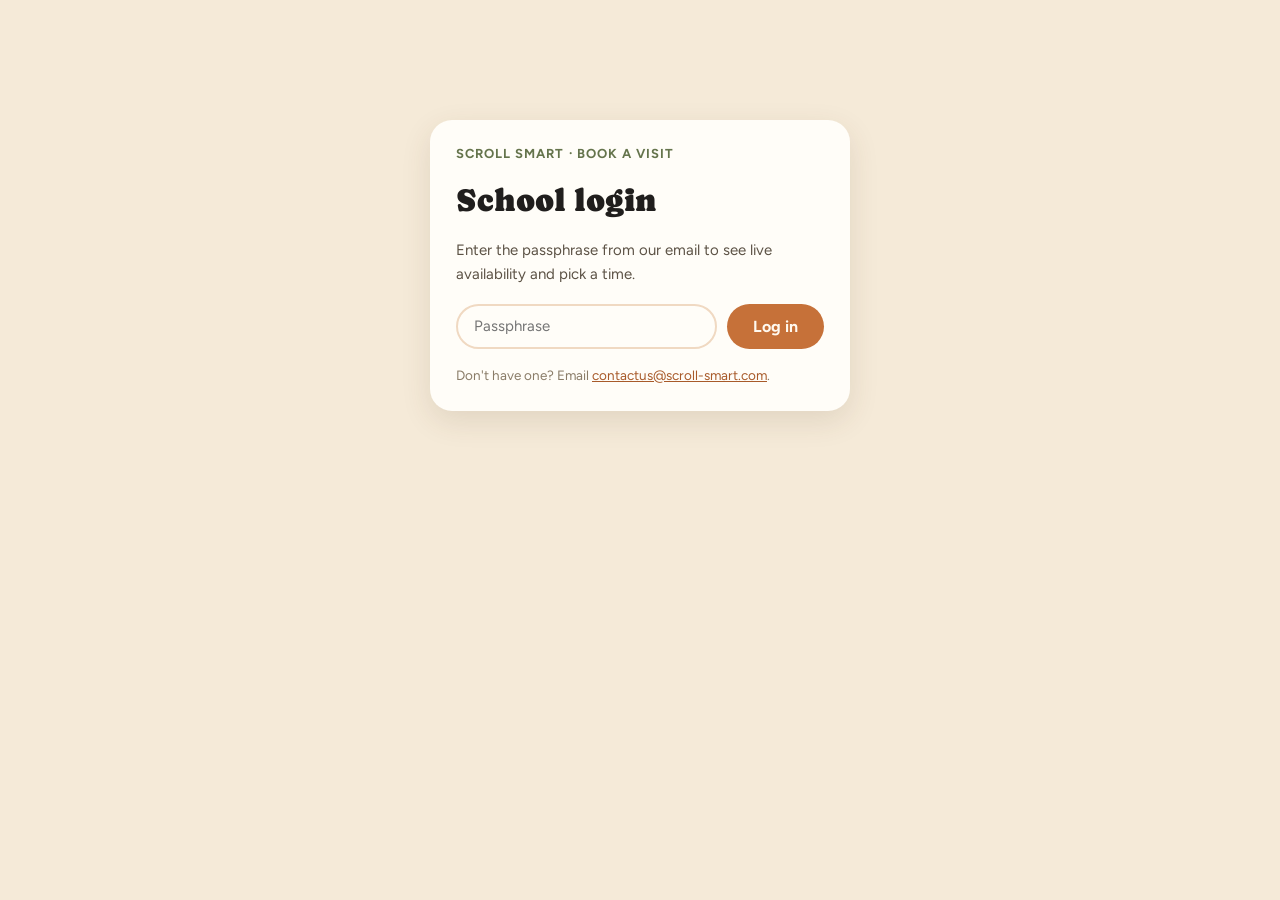
==== book/index.html @ cb331f13 "Ship the Organic redesign; carry over all v1 site information Replaces the dark-gradient landing pag" ====
<!DOCTYPE html>
<html lang="en">
<head>
<meta charset="utf-8">
<meta name="viewport" content="width=device-width, initial-scale=1">
<meta name="robots" content="noindex">
<title>Book a visit — Scroll Smart</title>
<link rel="icon" href="../favicon.svg">
<link rel="preconnect" href="https://fonts.googleapis.com"><link rel="preconnect" href="https://fonts.gstatic.com" crossorigin>
<link href="https://fonts.googleapis.com/css2?family=Caprasimo&family=Figtree:wght@400;500;600;700&family=Caveat:wght@400;600&display=swap" rel="stylesheet">
<link rel="stylesheet" href="../site.css">
<style>
.block{position:absolute;left:6px;right:6px;border-radius:10px;background:var(--sage);color:#fff9f0;font-size:11px;line-height:1.3;font-weight:700;padding:5px 8px;overflow:hidden;cursor:grab;box-shadow:var(--shadow-md);touch-action:none}
.block.bad{background:var(--acc-600)}
#login{max-width:420px;margin:80px auto}
.hidden{display:none!important}
.weeknav{display:flex;gap:8px;align-items:center}
.weeknav button{border:2px solid var(--acc-300);background:var(--paper);border-radius:999px;width:36px;height:36px;cursor:pointer;font-size:16px;color:var(--n-700)}
.weeknav button:hover{background:var(--acc-100)}
.weeknav button:disabled{opacity:.4;cursor:default}
@media (max-width:860px){.cols{grid-template-columns:1fr!important}}
</style>
</head>
<body>
<div class="wrap" style="padding-top:40px;padding-bottom:80px">

  <div id="login" class="card">
    <p class="kicker" style="margin:0 0 10px"><a href="../" style="text-decoration:none;color:inherit">Scroll Smart</a> · Book a visit</p>
    <h1 style="margin:0 0 12px;font-size:32px">School login</h1>
    <p style="margin:0 0 18px;font-size:15px;color:var(--n-700)">Enter the passphrase from our email to see live availability and pick a time.</p>
    <form id="loginForm" style="display:flex;gap:10px">
      <input class="input" type="password" id="pw" placeholder="Passphrase" autocomplete="current-password" required>
      <button class="btn" type="submit" style="flex:none">Log in</button>
    </form>
    <p class="status" id="loginStatus" style="margin:12px 0 0"></p>
    <p class="status" style="margin:16px 0 0">Don't have one? Email <a href="mailto:contactus@scroll-smart.com">contactus@scroll-smart.com</a>.</p>
  </div>

  <div id="app" class="hidden">
    <div style="max-width:760px">
      <p class="kicker" style="margin:0 0 10px"><a href="../" style="text-decoration:none;color:inherit">Scroll Smart</a> · Book a visit — <span id="schoolName"></span></p>
      <h1 style="margin:0 0 12px;font-size:40px;line-height:1.1">Grab a time that works.</h1>
      <p style="margin:0;font-size:16px;color:var(--n-700)">These are the only times Aiden and Neil are both free — travel time is already deducted, so every minute you see is bookable. Pick a session length, then <strong style="color:var(--acc-700)">drag the green block</strong> anywhere inside an open window.</p>
    </div>

    <div style="display:flex;gap:14px;align-items:center;flex-wrap:wrap;margin:22px 0 18px">
      <div class="seg" id="durSeg"><button class="on" data-v="30">30 min</button><button data-v="45">45 min</button><button data-v="60">60 min</button></div>
      <div class="seg sage" id="fmtSeg" style="border-color:var(--sage-300)"><button class="on" data-v="in-person">In-person</button><button data-v="virtual">Virtual</button></div>
      <span class="hand" style="margin-left:auto;font-size:20px;transform:rotate(-1deg)">green block = drag me!</span>
    </div>

    <div class="card" style="padding:24px 22px 26px">
      <div style="display:flex;align-items:baseline;gap:14px;margin-bottom:16px;flex-wrap:wrap">
        <h2 style="margin:0;font-size:22px">Open windows · <span id="weekLabel"></span></h2>
        <span class="status">8 AM – 9 PM · times in Central</span>
        <div class="weeknav" style="margin-left:auto"><button id="prevW" aria-label="Previous week">←</button><button id="nextW" aria-label="Next week">→</button></div>
      </div>
      <div class="grid" id="grid"></div>
    </div>

    <div class="cols" style="display:grid;grid-template-columns:1.3fr 1fr;gap:20px;margin-top:20px;align-items:start">
      <div class="card" style="background:var(--sage-100);box-shadow:none">
        <div id="pickPane">
          <h2 style="margin:0 0 6px;font-size:22px">Your pick</h2>
          <p style="margin:0 0 16px;font-size:16px" id="pickSummary">Drag the green block into an open window.</p>
          <div style="display:grid;grid-template-columns:1fr 1fr;gap:12px;margin-bottom:16px">
            <label style="display:flex;flex-direction:column;gap:6px;font-size:13.5px;font-weight:600;color:var(--n-700)">Audience size<input class="input" type="number" id="audience" min="1" max="5000" placeholder="e.g. 240"></label>
            <label style="display:flex;flex-direction:column;gap:6px;font-size:13.5px;font-weight:600;color:var(--n-700)">Note (optional)<input class="input" id="note" maxlength="280" placeholder="Buses leave at 4"></label>
          </div>
          <div style="display:flex;gap:12px;align-items:center;flex-wrap:wrap">
            <button class="btn" id="confirm" disabled>Request this time →</button>
            <span class="status">Aiden &amp; Neil confirm within two school days.</span>
          </div>
          <p class="status err" id="bookStatus" style="margin:10px 0 0"></p>
        </div>
        <div id="sentPane" class="hidden">
          <h2 style="margin:0 0 6px;font-size:22px">Request sent! 🎉</h2>
          <p style="margin:0;font-size:15.5px;color:var(--n-700)" id="sentSummary"></p>
        </div>
      </div>
      <div class="card" style="box-shadow:var(--shadow-sm)">
        <h3 style="margin:0 0 10px;font-size:16px;font-weight:700">How this works</h3>
        <ul style="margin:0;padding:0;list-style:none;display:flex;flex-direction:column;gap:9px;font-size:14px;color:var(--n-700)">
          <li style="display:flex;gap:9px"><span style="color:var(--sage-700);font-weight:700">✓</span>You only see times both presenters are free</li>
          <li style="display:flex;gap:9px"><span style="color:var(--sage-700);font-weight:700">✓</span>Travel time is already deducted — every window is fully bookable</li>
          <li style="display:flex;gap:9px"><span style="color:var(--sage-700);font-weight:700">✓</span>The block snaps to 15 minutes and won't drop outside a window</li>
        </ul>
      </div>
    </div>
  </div>
</div>

<script>
(function(){
'use strict';
var API = (location.hostname==='localhost'||location.hostname==='127.0.0.1')
  ? 'http://localhost:8787'
  : 'https://scroll-smart-api.neilgupta999.workers.dev';
var DAY_START=480, DAY_END=1260, SCALE=572/780;
var token=sessionStorage.getItem('ss-school-token')||null, me=null;
var all=[], buffer=60, from=null, weeks=0, weekIdx=0, virtualOnly=false;
var dur=45, fmt='in-person', block=null; // block: {date, start, invalid}
var $=function(id){return document.getElementById(id);};

function api(path, opts){
  opts=opts||{}; opts.headers=opts.headers||{};
  if(token) opts.headers['Authorization']='Bearer '+token;
  if(opts.body){ opts.headers['Content-Type']='application/json'; opts.body=JSON.stringify(opts.body); opts.method=opts.method||'POST'; }
  return fetch(API+path, opts).then(function(r){ return r.json(); });
}
function snap(m){ return Math.round(m/15)*15; }
function clamp(v,a,b){ return Math.max(a,Math.min(b,v)); }
function toHHMM(m){ return ('0'+Math.floor(m/60)).slice(-2)+':'+('0'+m%60).slice(-2); }
function fmt12(m){ var h=Math.floor(m/60),mm=m%60,h12=h%12||12; return h12+(mm?':'+('0'+mm).slice(-2):'')+(h<12?' AM':' PM'); }
function addDays(s,n){ var d=new Date(s+'T12:00:00Z'); d.setUTCDate(d.getUTCDate()+n); return d.toISOString().slice(0,10); }
function prettyDate(s){ var d=new Date(s+'T12:00:00Z'); return ['Mon','Tue','Wed','Thu','Fri','Sat','Sun'][(d.getUTCDay()+6)%7]+' '+(d.getUTCMonth()+1)+'/'+d.getUTCDate(); }
function longDate(s){ var d=new Date(s+'T12:00:00Z'); return ['Monday','Tuesday','Wednesday','Thursday','Friday','Saturday','Sunday'][(d.getUTCDay()+6)%7]+', '+['Jan','Feb','Mar','Apr','May','Jun','Jul','Aug','Sep','Oct','Nov','Dec'][d.getUTCMonth()]+' '+d.getUTCDate(); }

// travel time comes off BOTH ends before a window is shown (none for virtual)
function windowsFor(date){
  var half = fmt==='in-person' ? buffer/2 : 0;
  return all.filter(function(w){ return w.date===date; }).map(function(w){
    return { start: w.start===DAY_START? w.start : w.start+half, end: w.end===DAY_END? w.end : w.end-half };
  }).filter(function(w){ return (w.end-w.start)>=dur; });
}
function validStart(date, start){
  return windowsFor(date).some(function(w){ return start>=w.start && start+dur<=w.end; });
}
function nearestValid(date, start){
  var best=null, bd=Infinity;
  windowsFor(date).forEach(function(w){
    var hi=w.end-dur; if(hi<w.start) return;
    var c=clamp(start,w.start,hi), d=Math.abs(c-start);
    if(d<bd){ best=c; bd=d; }
  });
  return best;
}
function weekDates(){ var out=[]; for(var i=0;i<7;i++) out.push(addDays(from, weekIdx*7+i)); return out; }
function placeDefault(){
  var ds=weekDates();
  for(var i=0;i<ds.length;i++){ var w=windowsFor(ds[i]); if(w.length){ block={date:ds[i], start:snap(w[0].start)}; return; } }
  block=null;
}

function render(){
  var ds=weekDates();
  $('weekLabel').textContent = prettyDate(ds[0])+' – '+prettyDate(ds[6]);
  $('prevW').disabled = weekIdx===0;
  $('nextW').disabled = weekIdx>=weeks-1;
  var html='<div class="gutter"><div style="height:30px"></div><div style="position:relative;height:572px">';
  for(var h=8;h<=21;h++){ var h12=h%12||12; html+='<span class="hourlabel" style="top:'+((h*60-DAY_START)*SCALE)+'px">'+h12+(h<12?' AM':' PM')+'</span>'; }
  html+='</div></div>';
  ds.forEach(function(date){
    html+='<div class="track-col"><div class="track-hd">'+prettyDate(date)+'</div><div class="track" data-date="'+date+'">';
    for(var h2=8;h2<=21;h2++) html+='<span class="hourline" style="top:'+((h2*60-DAY_START)*SCALE)+'px"></span>';
    windowsFor(date).forEach(function(w){
      html+='<span class="window" style="border-color:var(--acc-400,#d99a4e);top:'+((w.start-DAY_START)*SCALE)+'px;height:'+((w.end-w.start)*SCALE)+'px"><i>'+fmt12(w.start)+' – '+fmt12(w.end)+'</i></span>';
    });
    if(block && block.date===date){
      html+='<span class="block'+(block.invalid?' bad':'')+'" data-block="1" style="top:'+((block.start-DAY_START)*SCALE)+'px;height:'+(dur*SCALE)+'px">'+(block.invalid?'Not available':'Your visit · '+fmt12(block.start))+'</span>';
    }
    html+='</div></div>';
  });
  $('grid').innerHTML=html;
  var ok = block && !block.invalid;
  $('pickSummary').textContent = ok
    ? longDate(block.date)+' · '+fmt12(block.start)+' – '+fmt12(block.start+dur)+' · '+dur+' min · '+fmt
    : 'Drag the green block into an open window'+(block?'.':' — try another week (→).');
  $('confirm').disabled = !ok;
}

$('grid').addEventListener('pointerdown', function(e){
  var el=e.target.closest('[data-block]');
  if(!el || !block) return;
  e.preventDefault();
  var tracks=Array.prototype.map.call(document.querySelectorAll('[data-date]'), function(t){ return {date:t.dataset.date, rect:t.getBoundingClientRect()}; });
  var o={date:block.date, start:block.start}, y0=e.clientY, last={date:o.date, start:o.start};
  function move(me2){
    var dMin=snap((me2.clientY-y0)/SCALE);
    var t=null; tracks.forEach(function(x){ if(me2.clientX>=x.rect.left&&me2.clientX<x.rect.right) t=x; });
    var date=t?t.date:last.date;
    var start=clamp(o.start+dMin, DAY_START, DAY_END-dur);
    var ok=validStart(date,start);
    if(ok) last={date:date,start:start};
    block={date:date,start:start,invalid:!ok};
    render();
  }
  function up(){
    window.removeEventListener('pointermove',move); window.removeEventListener('pointerup',up);
    if(block && block.invalid){
      var nv=nearestValid(block.date, block.start);
      block = nv!==null ? {date:block.date,start:nv} : last;
    }
    render();
  }
  window.addEventListener('pointermove',move);
  window.addEventListener('pointerup',up);
});

function seg(id, onPick){
  $(id).addEventListener('click', function(e){
    var b=e.target.closest('button'); if(!b) return;
    $(id).querySelectorAll('button').forEach(function(x){ x.classList.toggle('on',x===b); });
    onPick(b.dataset.v);
  });
}
function reseat(){
  if(block){
    var nv = validStart(block.date, block.start) ? block.start : nearestValid(block.date, block.start);
    if(nv!==null) block={date:block.date, start:nv}; else placeDefault();
  } else placeDefault();
  render();
}
seg('durSeg', function(v){ dur=+v; reseat(); });
seg('fmtSeg', function(v){
  if(v==='in-person' && virtualOnly){ $('bookStatus').textContent='Your school is set up for virtual presentations only.'; document.querySelector('#fmtSeg [data-v=virtual]').click(); return; }
  fmt=v; $('bookStatus').textContent=''; reseat();
});
$('prevW').addEventListener('click', function(){ if(weekIdx>0){ weekIdx--; placeDefault(); render(); } });
$('nextW').addEventListener('click', function(){ if(weekIdx<weeks-1){ weekIdx++; placeDefault(); render(); } });

$('confirm').addEventListener('click', function(){
  if(!block || block.invalid) return;
  var audience=parseInt($('audience').value,10);
  if(isNaN(audience)||audience<1){ $('bookStatus').textContent='Please enter your audience size.'; return; }
  $('confirm').disabled=true; $('bookStatus').textContent='';
  api('/api/book',{body:{date:block.date, start:toHHMM(block.start), end:toHHMM(block.start+dur), format:fmt, audienceSize:audience, note:$('note').value}})
  .then(function(r){
    if(r.ok){
      $('pickPane').classList.add('hidden'); $('sentPane').classList.remove('hidden');
      $('sentSummary').textContent = longDate(block.date)+' · '+fmt12(block.start)+' – '+fmt12(block.start+dur)+' ('+fmt+') — we\'ll email you when Aiden & Neil confirm.';
    } else { $('confirm').disabled=false; $('bookStatus').textContent=r.error||'Booking failed.'; }
  }).catch(function(){ $('confirm').disabled=false; $('bookStatus').textContent='Network error.'; });
});

function enter(){
  $('login').classList.add('hidden'); $('app').classList.remove('hidden');
  $('schoolName').textContent=me.name;
  api('/api/availability?weeks=10').then(function(r){
    if(!r.ok) return;
    buffer=r.buffer; from=r.from; weeks=r.weeks; virtualOnly=!!r.virtualOnly;
    if(virtualOnly){ fmt='virtual'; document.querySelector('#fmtSeg [data-v=virtual]').classList.add('on'); document.querySelector('#fmtSeg [data-v="in-person"]').classList.remove('on'); }
    // keep raw spans; trimming happens per format in windowsFor
    all=r.windows.filter(function(w){ return !w.override || w.override==='free'; });
    weekIdx=0; placeDefault(); render();
  });
}
$('loginForm').addEventListener('submit', function(e){
  e.preventDefault();
  $('loginStatus').textContent='Checking…'; $('loginStatus').className='status';
  api('/api/login',{body:{password:$('pw').value}}).then(function(r){
    if(r.ok){ token=r.token; sessionStorage.setItem('ss-school-token',token); me=r; enter(); }
    else { $('loginStatus').textContent=r.error||'Invalid passphrase.'; $('loginStatus').className='status err'; }
  }).catch(function(){ $('loginStatus').textContent='Network error.'; $('loginStatus').className='status err'; });
});
if(token){ api('/api/me').then(function(r){ if(r.ok){ me=r; enter(); } else { token=null; sessionStorage.removeItem('ss-school-token'); } }); }
})();
</script>
</body>
</html>
---- site.css ----
/* Scroll Smart — Organic theme (shared) */
:root{
  --bg:#f5ead8; --text:#201e1d; --paper:#fffdf8;
  --acc:#c67139; --acc-600:#b3622c; --acc-700:#a85a2a;
  --acc-100:#f9f1e2; --acc-200:#f0d9c2; --acc-300:#e9b98a; --acc-800:#7c3f16;
  --sage:#7a8a5e; --sage-600:#6a7a50; --sage-700:#65744c; --sage-100:#eef0e4; --sage-200:#dde3d0; --sage-300:#c3cba8;
  --n-500:#a89a86; --n-600:#8a7c68; --n-700:#5c5245; --n-200:#f0e8da;
  --border:#c1a888;
  --shadow-sm:0 2px 6px rgba(80,55,30,.14); --shadow-md:0 10px 30px rgba(80,55,30,.12);
}
*{box-sizing:border-box}
html,body{overflow-x:clip}
body{margin:0;background:var(--bg);color:var(--text);font-family:Figtree,system-ui,sans-serif;font-size:17px;line-height:1.6}
a{color:var(--acc-700)} a:hover{color:var(--acc-600)}
h1,h2,.display{font-family:Caprasimo,serif;font-weight:400}
.hand{font-family:Caveat,cursive;color:var(--acc-700)}
.wrap{max-width:1160px;margin:0 auto;padding:0 32px}
.btn{display:inline-flex;align-items:center;justify-content:center;gap:9px;border:0;cursor:pointer;padding:13px 26px;border-radius:999px;background:var(--acc);color:#fff9f0;font-weight:700;font-size:16px;font-family:Figtree,sans-serif;text-decoration:none}
.btn:hover{background:var(--acc-600)} .btn:active{background:var(--acc-800)}
.btn-2{background:var(--sage)} .btn-2:hover{background:var(--sage-600)}
.btn-ghost{background:transparent;border:2px solid var(--acc-300);color:var(--n-700)} .btn-ghost:hover{background:var(--acc-100)}
.btn:disabled{opacity:.45;cursor:default}
.input{font-family:Figtree,sans-serif;font-size:15px;padding:11px 16px;border:2px solid var(--acc-200);border-radius:999px;background:var(--paper);color:var(--text);width:100%}
.input:focus-visible,.btn:focus-visible,a:focus-visible,button:focus-visible{outline:2px solid var(--acc);outline-offset:2px}
.card{background:var(--paper);border-radius:22px;padding:24px 26px;box-shadow:var(--shadow-md)}
.seg{display:flex;border:2px solid var(--acc-300);border-radius:999px;overflow:hidden;background:var(--paper)}
.seg button{border:0;cursor:pointer;font-family:Figtree,sans-serif;font-weight:600;font-size:14px;padding:10px 20px;background:transparent;color:var(--n-700)}
.seg button.on{background:var(--acc);color:#fff9f0}
.seg.sage button.on{background:var(--sage)}
.kicker{font-size:13px;font-weight:700;letter-spacing:.08em;text-transform:uppercase;color:var(--sage-700)}
.status{font-size:13.5px;color:var(--n-600)}
.status.ok{color:var(--sage-700)} .status.err{color:var(--acc-700)}
/* calendar grid */
.grid{display:flex;user-select:none;touch-action:none}
.gutter{flex:none;width:52px;position:relative}
.track-col{flex:1;min-width:0;border-left:1.5px solid var(--acc-100);position:relative}
.track-hd{height:30px;display:flex;align-items:center;justify-content:center;font-weight:700;font-size:13px;color:var(--n-700)}
.track{position:relative;height:572px}
.hourline{position:absolute;left:0;right:0;height:1px;background:var(--acc-100);pointer-events:none}
.hourlabel{position:absolute;right:8px;transform:translateY(-50%);font-size:11px;color:var(--n-500);white-space:nowrap}
.window{position:absolute;left:3px;right:3px;border-radius:10px;background:var(--acc-100);border:2px dashed var(--acc-300);pointer-events:none;overflow:hidden}
.window i{font-style:normal;font-size:10.5px;font-weight:700;color:var(--acc-700);padding:3px 6px;display:inline-block}
.ev{position:absolute;border-radius:8px;color:#fffdf8;font-size:10.5px;line-height:1.25;font-weight:600;padding:3px 6px;overflow:hidden;cursor:grab;box-shadow:var(--shadow-sm)}
.ev span{display:block;overflow:hidden;text-overflow:ellipsis;white-space:nowrap;pointer-events:none}
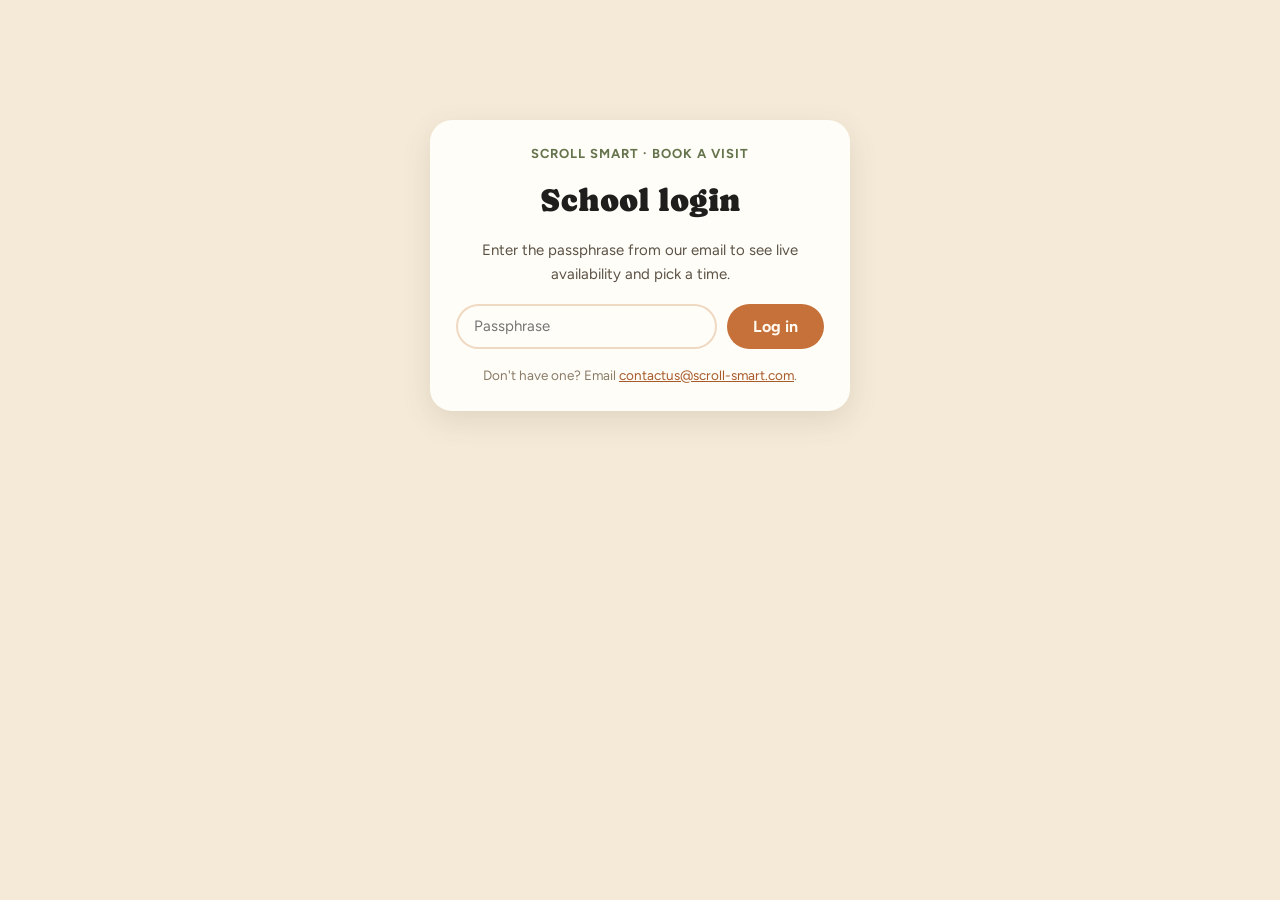
==== commit 1c121bf2: "Retheme scheduling/ to Organic; centre book/ and scheduling/ The scheduler was the last page still o" ====
--- a/book/index.html
+++ b/book/index.html
@@ -12,8 +12,16 @@
 <style>
 .block{position:absolute;left:6px;right:6px;border-radius:10px;background:var(--sage);color:#fff9f0;font-size:11px;line-height:1.3;font-weight:700;padding:5px 8px;overflow:hidden;cursor:grab;box-shadow:var(--shadow-md);touch-action:none}
 .block.bad{background:var(--acc-600)}
-#login{max-width:420px;margin:80px auto}
+#login{max-width:420px;margin:80px auto;text-align:center}
+#login form{text-align:left}
 .hidden{display:none!important}
+/* Centre the page header and the duration/format controls, matching the
+   landing page. The functional panels below stay full-width and left-aligned
+   — centring calendar rows and form fields would hurt usability. */
+.book-head{margin-inline:auto;text-align:center}
+.book-controls{justify-content:center}
+.book-controls .hand{margin-left:0!important}
+@media (max-width:640px){.book-controls{gap:10px}}
 .weeknav{display:flex;gap:8px;align-items:center}
 .weeknav button{border:2px solid var(--acc-300);background:var(--paper);border-radius:999px;width:36px;height:36px;cursor:pointer;font-size:16px;color:var(--n-700)}
 .weeknav button:hover{background:var(--acc-100)}
@@ -37,13 +45,13 @@
   </div>
 
   <div id="app" class="hidden">
-    <div style="max-width:760px">
+    <div class="book-head" style="max-width:760px">
       <p class="kicker" style="margin:0 0 10px"><a href="../" style="text-decoration:none;color:inherit">Scroll Smart</a> · Book a visit — <span id="schoolName"></span></p>
       <h1 style="margin:0 0 12px;font-size:40px;line-height:1.1">Grab a time that works.</h1>
       <p style="margin:0;font-size:16px;color:var(--n-700)">These are the only times Aiden and Neil are both free — travel time is already deducted, so every minute you see is bookable. Pick a session length, then <strong style="color:var(--acc-700)">drag the green block</strong> anywhere inside an open window.</p>
     </div>
 
-    <div style="display:flex;gap:14px;align-items:center;flex-wrap:wrap;margin:22px 0 18px">
+    <div class="book-controls" style="display:flex;gap:14px;align-items:center;flex-wrap:wrap;margin:22px 0 18px">
       <div class="seg" id="durSeg"><button class="on" data-v="30">30 min</button><button data-v="45">45 min</button><button data-v="60">60 min</button></div>
       <div class="seg sage" id="fmtSeg" style="border-color:var(--sage-300)"><button class="on" data-v="in-person">In-person</button><button data-v="virtual">Virtual</button></div>
       <span class="hand" style="margin-left:auto;font-size:20px;transform:rotate(-1deg)">green block = drag me!</span>
--- a/site.css
+++ b/site.css
@@ -10,11 +10,17 @@
 }
 *{box-sizing:border-box}
 html,body{overflow-x:clip}
+/* Stop iOS Safari inflating body copy when a phone is rotated to landscape. */
+html{-webkit-text-size-adjust:100%;text-size-adjust:100%}
 body{margin:0;background:var(--bg);color:var(--text);font-family:Figtree,system-ui,sans-serif;font-size:17px;line-height:1.6}
 a{color:var(--acc-700)} a:hover{color:var(--acc-600)}
 h1,h2,.display{font-family:Caprasimo,serif;font-weight:400}
 .hand{font-family:Caveat,cursive;color:var(--acc-700)}
+/* Shared gutter. Narrows on phones — 32px each side eats 18% of a 360px
+   screen. Applies to book/ and scheduling/ as well as the landing page. */
 .wrap{max-width:1160px;margin:0 auto;padding:0 32px}
+@media (max-width:640px){.wrap{padding:0 20px}}
+@media (max-width:380px){.wrap{padding:0 16px}}
 .btn{display:inline-flex;align-items:center;justify-content:center;gap:9px;border:0;cursor:pointer;padding:13px 26px;border-radius:999px;background:var(--acc);color:#fff9f0;font-weight:700;font-size:16px;font-family:Figtree,sans-serif;text-decoration:none}
 .btn:hover{background:var(--acc-600)} .btn:active{background:var(--acc-800)}
 .btn-2{background:var(--sage)} .btn-2:hover{background:var(--sage-600)}
